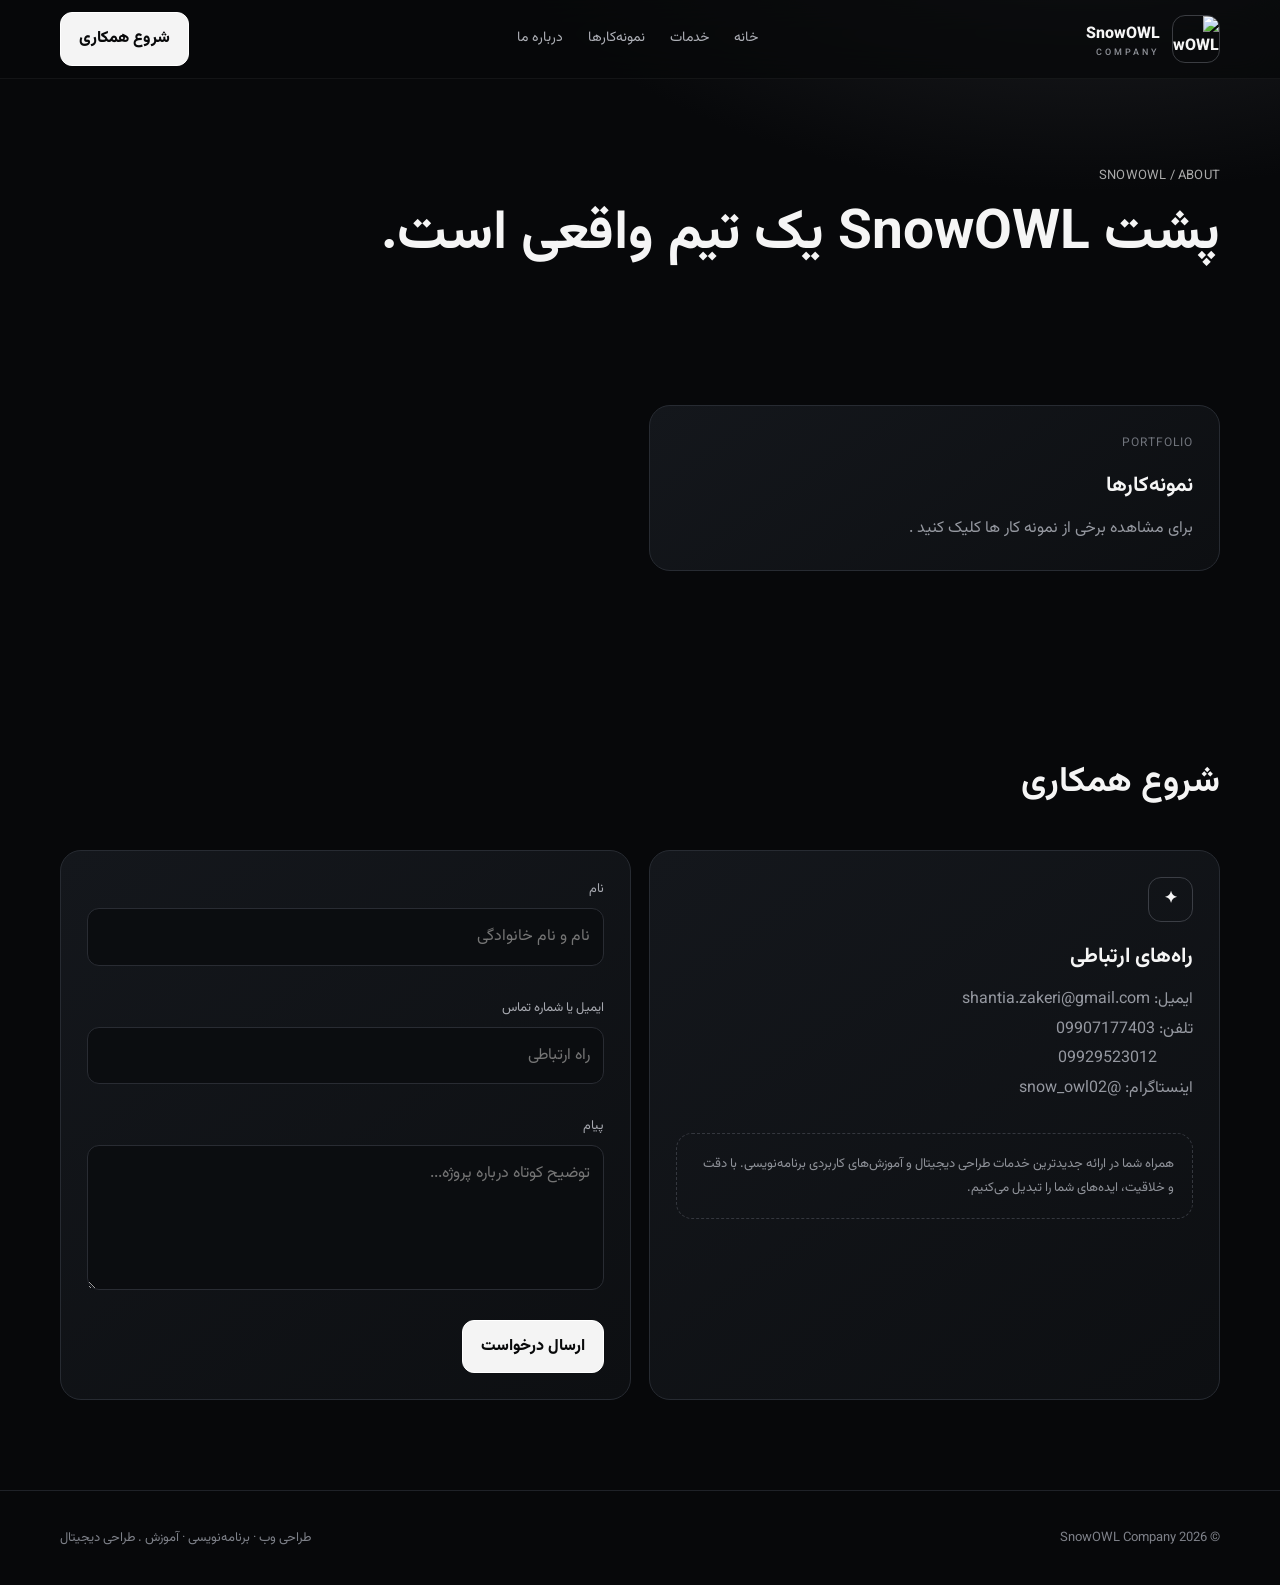
==== about.html @ ef9f3fca "Add files via upload" ====
<!doctype html>
<html lang="fa" dir="rtl"><head><meta charset="utf-8"><meta name="viewport" content="width=device-width,initial-scale=1">
<title>درباره ما | SnowOWL Company</title><meta name="description" content="SnowOWL Company — طراحی سایت، برنامه‌نویسی و آموزش">
<link rel="stylesheet" href="style.css"></head><body>
<header class="nav"><div class="container navin">
<a class="brand" href="index.html"><img src="assets/snowowl-logo.jpeg" alt="SnowOWL Company"><span>SnowOWL<small>COMPANY</small></span></a>
<nav class="menu">
    <a href="index.html">خانه</a>
    <a href="services.html">خدمات</a>

    <a href="portfolio.html">نمونه‌کارها</a>
    <a href="about.html">درباره ما</a>
</nav>
<a class="cta-btn" href="about.html#contact">شروع همکاری</a><button class="mobile">☰</button>
</div></header>

<main><section class="page-title container"><div class="kicker">SNOWOWL / ABOUT</div><h1>پشت SnowOWL یک تیم واقعی است.</h1></section>
<section class="section"><div class="container"><div class="split">

<article class="card reveal"><div class="num">PORTFOLIO</div><h3> <a href="portfolio.html">نمونه‌کارها</a> </h3><p>برای مشاهده برخی از نمونه کار ها کلیک کنید .</p></article>
</div></div></section>
<section class="section" id="contact"><div class="container"><div class="head"><h2>شروع همکاری</h2><p></p></div><div class="contactbox">
<div class="card"><div class="symbol">✦</div><h3>راه‌های ارتباطی</h3><p>ایمیل: shantia.zakeri@gmail.com<br>تلفن: 09907177403<br>&nbsp;&nbsp;&nbsp;&nbsp;&nbsp;&nbsp;&nbsp;&nbsp;&nbsp;09929523012 <br>اینستاگرام: @snow_owl02</p><br><div class="note">همراه شما در ارائه جدیدترین خدمات طراحی دیجیتال و آموزش‌های کاربردی برنامه‌نویسی. با دقت و خلاقیت، ایده‌های شما را تبدیل می‌کنیم.</div></div>
<form class="card" onsubmit="event.preventDefault();alert('این فرم در نسخه نمایشی است. برای فعال‌سازی، ایمیل یا API شما لازم است.');"><div class="field"><label>نام</label><input placeholder="نام و نام خانوادگی"></div><br><div class="field"><label>ایمیل یا شماره تماس</label><input placeholder="راه ارتباطی"></div><br><div class="field"><label>پیام</label><textarea placeholder="توضیح کوتاه درباره پروژه..."></textarea></div><br><button class="cta-btn" type="submit">ارسال درخواست</button></form>
</div></div></section></main>
<footer class="footer"><div class="container footerin"><span>© <span data-year></span> SnowOWL Company</span><span>طراحی وب · برنامه‌نویسی · آموزش . طراحی دیجیتال</span></div></footer><script src="script.js"></script></body></html>
---- style.css ----
@import url('https://fonts.googleapis.com/css2?family=Vazirmatn:wght@300;400;500;600;700;800&display=swap');
:root{--bg:#07080a;--surface:#0e1014;--surface2:#14171c;--text:#f5f5f5;--muted:#989ba3;--line:#272b32;--white:#fff}
*{box-sizing:border-box}html{scroll-behavior:smooth}body{margin:0;background:radial-gradient(900px 500px at 85% -10%,#3a3b3e 0%,#151619 38%,transparent 70%),var(--bg);color:var(--text);font-family:Vazirmatn,Arial,sans-serif;direction:rtl;line-height:1.85}a{text-decoration:none;color:inherit}button,input,textarea{font:inherit}
.container{width:min(1160px,92%);margin:auto}.nav{position:sticky;top:0;z-index:50;background:rgba(7,8,10,.76);backdrop-filter:blur(18px);border-bottom:1px solid #ffffff0d}.navin{height:78px;display:flex;align-items:center;justify-content:space-between;gap:25px}.brand{display:flex;align-items:center;gap:12px;font-weight:800}.brand img{width:48px;height:48px;object-fit:cover;border-radius:13px;border:1px solid #3b3d42}.brand small{display:block;color:#8e9198;font-size:9px;letter-spacing:3px;font-weight:500;line-height:1}.menu{display:flex;gap:25px;color:#aeb0b7;font-size:14px}.menu a{transition:.2s}.menu a:hover,.menu a.active{color:#fff}.cta-btn{padding:11px 18px;border-radius:12px;background:#f4f4f4;color:#08090a;font-weight:800;border:1px solid #fff;display:inline-flex;justify-content:center;align-items:center}.outline{background:transparent;color:#fff;border-color:#3b3e45}.mobile{display:none;background:none;color:#fff;border:1px solid #333;border-radius:10px;padding:8px 11px}
.hero{min-height:720px;display:grid;grid-template-columns:1.12fr .88fr;align-items:center;gap:60px}.kicker{font-size:13px;color:#aaa;letter-spacing:.2px;margin-bottom:14px}.hero h1{font-size:clamp(43px,6vw,78px);line-height:1.14;letter-spacing:-2.5px;margin:0 0 24px}.hero h1 span{color:#999}.hero p{max-width:650px;color:#a5a8af;font-size:18px;margin:0}.actions{display:flex;gap:12px;flex-wrap:wrap;margin-top:32px}.hero-visual{height:480px;border-radius:34px;border:1px solid #2a2d34;background:linear-gradient(145deg,#1a1c21,#0c0e11);display:grid;place-items:center;position:relative;overflow:hidden;box-shadow:0 35px 100px #0009}.hero-visual:after{content:"";position:absolute;width:320px;height:320px;border-radius:50%;background:#fff1;filter:blur(70px)}.hero-visual img{width:72%;max-width:370px;position:relative;z-index:2;border-radius:25px;mix-blend-mode:screen}
.section{padding:90px 0}.head{display:flex;justify-content:space-between;align-items:end;gap:30px;margin-bottom:35px}.head h2{font-size:35px;margin:0}.head p{max-width:560px;color:#9699a1;margin:0}.grid3{display:grid;grid-template-columns:repeat(3,1fr);gap:16px}.card{background:linear-gradient(145deg,#14171c,#0d0f12);border:1px solid var(--line);border-radius:21px;padding:26px;transition:.25s}.card:hover{transform:translateY(-4px);border-color:#45484f}.num{font-size:12px;color:#70747c;letter-spacing:1px}.card h3{font-size:21px;margin:13px 0 8px}.card p{color:#9598a0;margin:0}.symbol{width:45px;height:45px;border:1px solid #3b3e45;border-radius:13px;display:grid;place-items:center;font-weight:800;margin-bottom:16px}
.stats{display:grid;grid-template-columns:repeat(4,1fr);border:1px solid var(--line);border-radius:22px;overflow:hidden}.stat{padding:25px;border-left:1px solid var(--line)}.stat:last-child{border:0}.stat b{display:block;font-size:28px}.stat span{font-size:13px;color:#8d9098}
.page-title{padding:85px 0 35px}.page-title h1{font-size:55px;line-height:1.2;margin:0 0 12px}.page-title p{max-width:760px;color:#999ba3}.wide{min-height:250px}.tags{margin-top:20px}.tag{display:inline-block;padding:4px 10px;border:1px solid #33363d;border-radius:99px;color:#aaa;font-size:12px;margin:3px}
.split{display:grid;grid-template-columns:1fr 1fr;gap:18px}.profile{display:flex;gap:18px;align-items:center}.avatar{width:78px;height:78px;border-radius:20px;border:1px solid #333;background:#191b20;display:grid;place-items:center;color:#777}
.contactbox{display:grid;grid-template-columns:1fr 1fr;gap:18px}.field{display:flex;flex-direction:column;gap:7px}.field.full{grid-column:1/-1}.field label{font-size:13px;color:#a7a9b0}.field input,.field textarea{background:#0b0d10;color:#fff;border:1px solid #292c33;border-radius:12px;padding:13px;outline:none}.field textarea{min-height:145px;resize:vertical}.note{padding:18px;border:1px dashed #34373e;border-radius:16px;color:#8f9299;font-size:13px}
.footer{border-top:1px solid #1f2228;padding:35px 0;color:#7e8189;font-size:13px}.footerin{display:flex;justify-content:space-between;gap:20px}
.reveal{opacity:0;transform:translateY(15px);transition:.6s}.reveal.show{opacity:1;transform:none}
@media(max-width:820px){.menu,.navin>.cta-btn{display:none}.mobile{display:block}.hero{grid-template-columns:1fr;min-height:auto;padding:65px 0}.hero-visual{height:340px}.grid3,.split{grid-template-columns:1fr}.stats{grid-template-columns:1fr 1fr}.stat{border-bottom:1px solid var(--line)}.page-title h1{font-size:42px}.contactbox{grid-template-columns:1fr}.field.full{grid-column:auto}.head{display:block}.head p{margin-top:10px}.footerin{flex-direction:column}}
/* ?????? ???????? ????????? */
.portfolio-card {
    display: flex;
    flex-direction: column;
    padding: 12px;           /* ???? ????? ????? ???? (????? ???? ?????? ???) */
    border-radius: 16px;     /* ???? ?????? */
}

.portfolio-thumb {
    width: 100%;
    height: 200px;           /* ???? ?????? ???? ??? (?? ??? 190px) */
    border-radius: 10px;
    overflow: hidden;
    margin-bottom: 10px;      /* ???? ????? ??? ?? ?????? */
    border: 1px solid var(--line);
    background: var(--surface2);
}

.portfolio-thumb img {
    width: 100%;
    height: 100%;
    object-fit: cover;
    transition: transform 0.3s ease;
}

.portfolio-card:hover .portfolio-thumb img {
    transform: scale(1.05);
}

/* ?????????? ????????? ???? ???? ???? */
.portfolio-card h3 {
    font-size: 18px;
    margin: 6px 0 4px;       /* ???? ????? ???? ? ????? ????? */
}

.portfolio-card p {
    font-size: 13px;
    line-height: 1.6;
}

.portfolio-card .tags {
    margin-top: 10px;        /* ???? ????? ????????? ????? ???? */
}
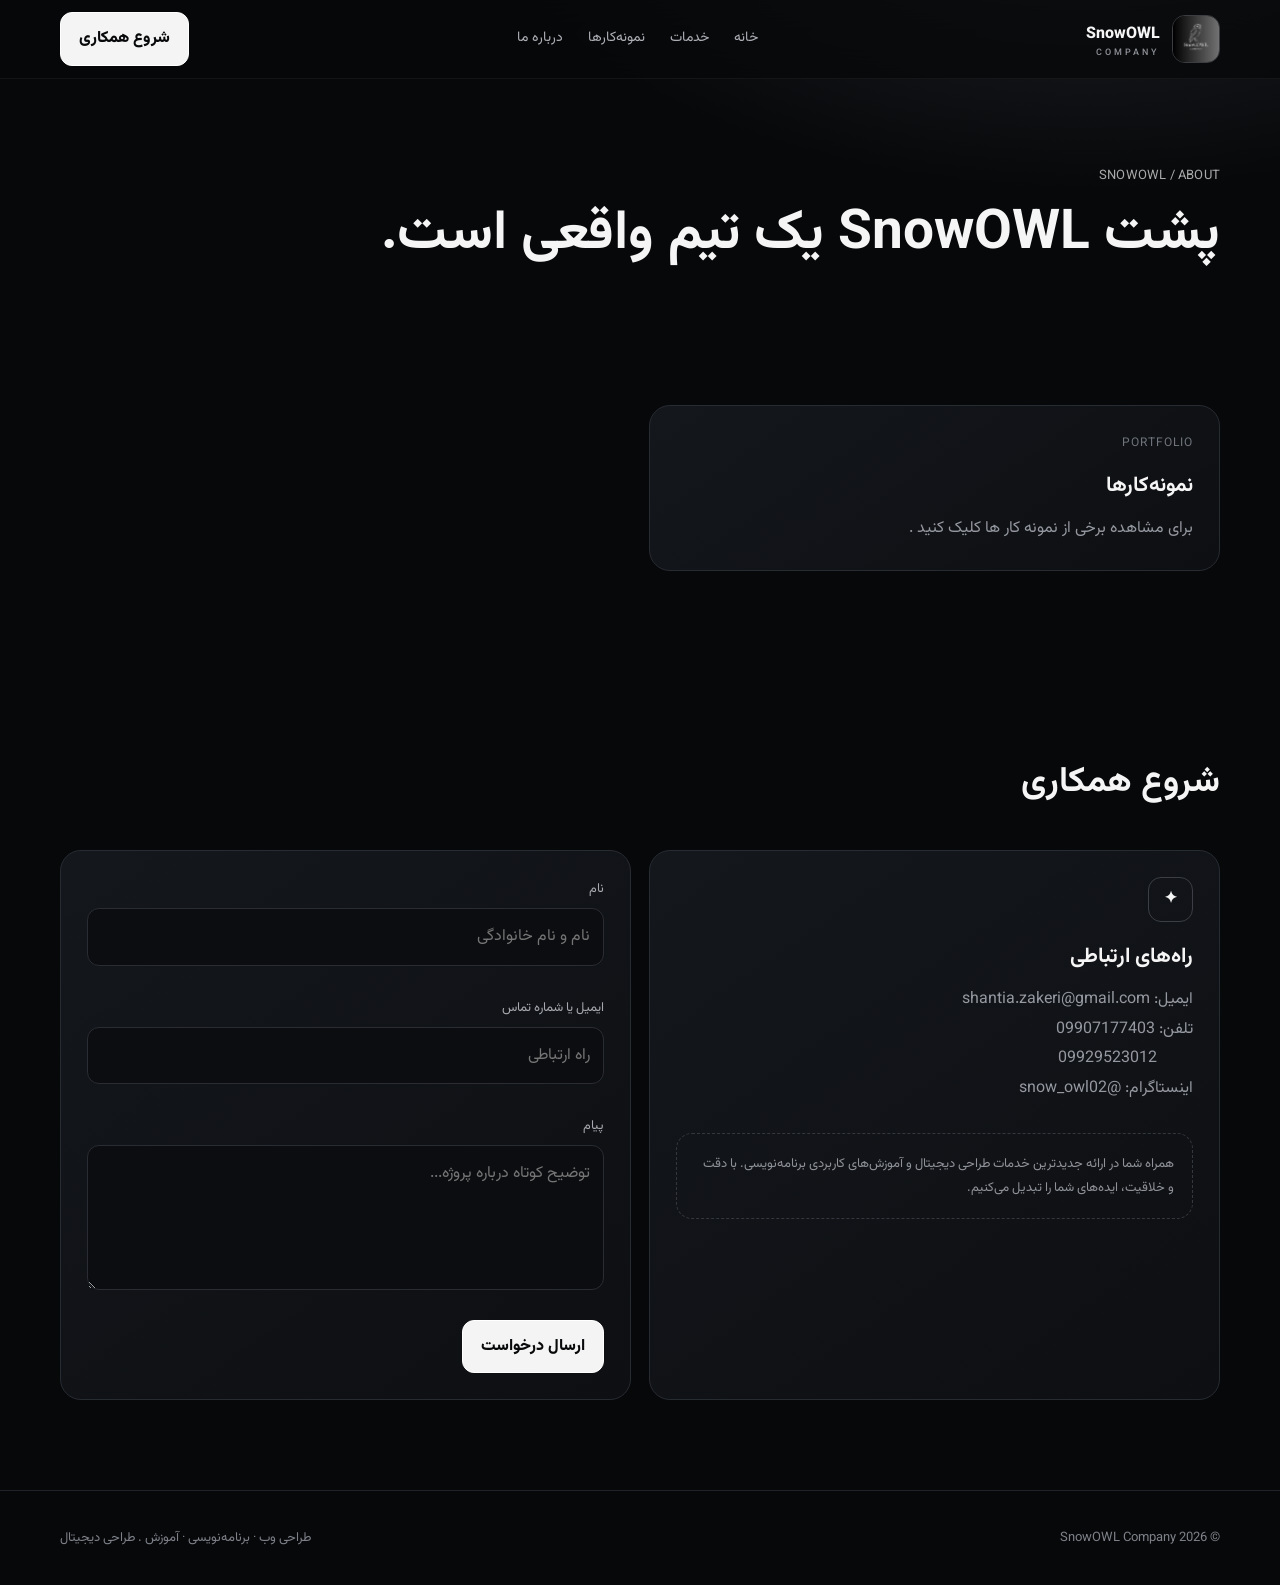
==== commit 46f87c0b: "Update about.html" ====
--- a/about.html
+++ b/about.html
@@ -3,7 +3,7 @@
 <title>درباره ما | SnowOWL Company</title><meta name="description" content="SnowOWL Company — طراحی سایت، برنامه‌نویسی و آموزش">
 <link rel="stylesheet" href="style.css"></head><body>
 <header class="nav"><div class="container navin">
-<a class="brand" href="index.html"><img src="assets/snowowl-logo.jpeg" alt="SnowOWL Company"><span>SnowOWL<small>COMPANY</small></span></a>
+<a class="brand" href="index.html"><img src="snowowl-logo.jpeg" alt="SnowOWL Company"><span>SnowOWL<small>COMPANY</small></span></a>
 <nav class="menu">
     <a href="index.html">خانه</a>
     <a href="services.html">خدمات</a>
@@ -23,4 +23,4 @@
 <div class="card"><div class="symbol">✦</div><h3>راه‌های ارتباطی</h3><p>ایمیل: shantia.zakeri@gmail.com<br>تلفن: 09907177403<br>&nbsp;&nbsp;&nbsp;&nbsp;&nbsp;&nbsp;&nbsp;&nbsp;&nbsp;09929523012 <br>اینستاگرام: @snow_owl02</p><br><div class="note">همراه شما در ارائه جدیدترین خدمات طراحی دیجیتال و آموزش‌های کاربردی برنامه‌نویسی. با دقت و خلاقیت، ایده‌های شما را تبدیل می‌کنیم.</div></div>
 <form class="card" onsubmit="event.preventDefault();alert('این فرم در نسخه نمایشی است. برای فعال‌سازی، ایمیل یا API شما لازم است.');"><div class="field"><label>نام</label><input placeholder="نام و نام خانوادگی"></div><br><div class="field"><label>ایمیل یا شماره تماس</label><input placeholder="راه ارتباطی"></div><br><div class="field"><label>پیام</label><textarea placeholder="توضیح کوتاه درباره پروژه..."></textarea></div><br><button class="cta-btn" type="submit">ارسال درخواست</button></form>
 </div></div></section></main>
-<footer class="footer"><div class="container footerin"><span>© <span data-year></span> SnowOWL Company</span><span>طراحی وب · برنامه‌نویسی · آموزش . طراحی دیجیتال</span></div></footer><script src="script.js"></script></body></html>+<footer class="footer"><div class="container footerin"><span>© <span data-year></span> SnowOWL Company</span><span>طراحی وب · برنامه‌نویسی · آموزش . طراحی دیجیتال</span></div></footer><script src="script.js"></script></body></html>
